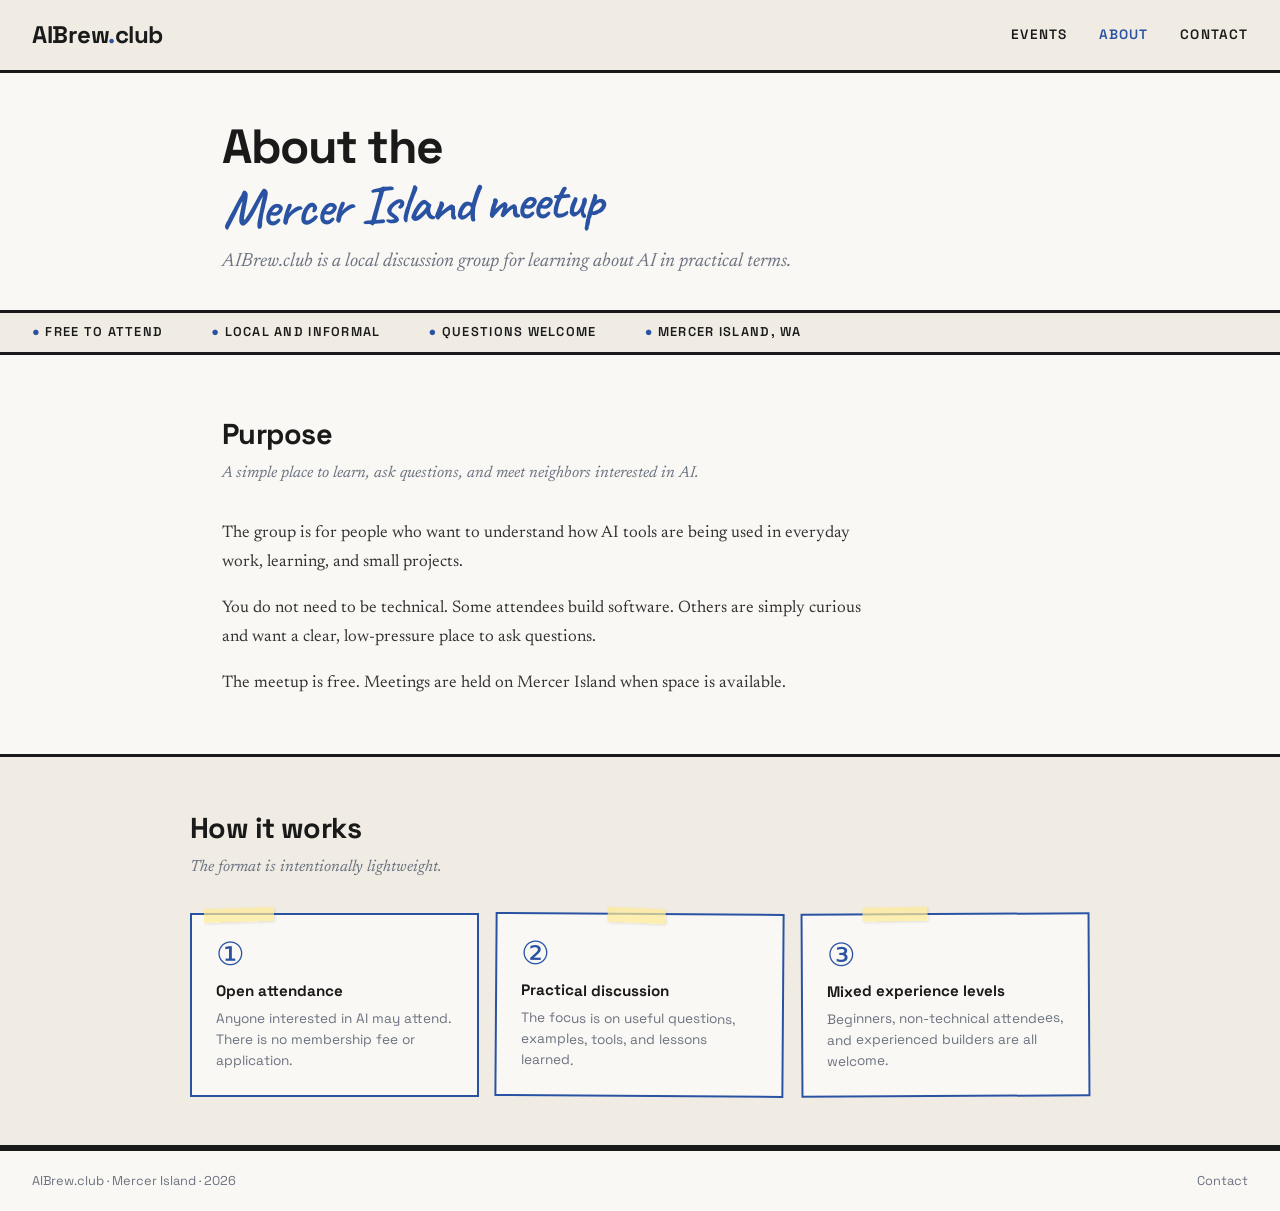
==== about/index.html @ ebcac7aa "Initial website commit" ====
<!DOCTYPE html>
<html lang="en">
<head>
<meta charset="UTF-8">
<meta name="viewport" content="width=device-width, initial-scale=1.0">
<title>About — AIBrew.club</title>
<meta name="description" content="About AIBrew.club, a free Mercer Island meetup for people interested in AI tools and practical uses.">
<style>
@import url('https://fonts.googleapis.com/css2?family=Space+Grotesk:wght@400;500;600;700&family=Newsreader:ital,wght@0,400;0,600;1,400&family=Caveat:wght@500;600&display=swap');

/* ============================================
   AIBrew.club — Shared Styles (Zine / DIY)
   ============================================ */

* { margin: 0; padding: 0; box-sizing: border-box; }

:root {
  --cream: #faf8f4;
  --paper: #f0ece4;
  --ink: #1a1a1a;
  --blue: #2952a3;
  --red: #c0392b;
  --pencil: #6b7280;
  --tape: rgba(255, 235, 150, 0.7);
  --grotesk: 'Space Grotesk', sans-serif;
  --serif: 'Newsreader', serif;
  --hand: 'Caveat', cursive;
}

html { scroll-behavior: smooth; }

body {
  background: var(--cream);
  color: var(--ink);
  font-family: var(--grotesk);
  overflow-x: hidden;
  line-height: 1.6;
}

a { color: var(--blue); text-decoration: none; }
a:hover { text-decoration: underline; text-decoration-style: wavy; }

/* --- Tape decoration --- */
.tape {
  display: inline-block;
  background: var(--tape);
  padding: 0.1em 0.8em;
  transform: rotate(-1deg);
  box-shadow: 1px 1px 3px rgba(0,0,0,0.1);
}

/* --- Handwritten annotation --- */
.annotation {
  font-family: var(--hand);
  font-size: 1.1rem;
  color: var(--blue);
  transform: rotate(-1deg);
  display: inline-block;
}

/* --- Underline accent --- */
.underline {
  text-decoration: underline;
  text-decoration-color: var(--blue);
  text-underline-offset: 4px;
  text-decoration-thickness: 3px;
}

/* ============================================
   NAVIGATION
   ============================================ */

nav {
  background: var(--paper);
  border-bottom: 3px solid var(--ink);
  padding: 1rem 2rem;
  display: flex;
  justify-content: space-between;
  align-items: center;
  position: sticky;
  top: 0;
  z-index: 100;
}

.logo-mark {
  font-size: 1.5rem;
  font-weight: 700;
  letter-spacing: -0.02em;
  color: var(--ink);
  text-decoration: none;
}

.logo-mark:hover { text-decoration: none; }
.logo-mark .dot { color: var(--blue); }

nav ul {
  list-style: none;
  display: flex;
  gap: 2rem;
  font-size: 0.85rem;
  font-weight: 600;
  text-transform: uppercase;
  letter-spacing: 0.08em;
}

nav ul a {
  color: var(--ink);
  text-decoration: none;
}

nav ul a:hover {
  text-decoration: underline;
  text-decoration-style: wavy;
  text-decoration-color: var(--blue);
}

nav ul a.active {
  color: var(--blue);
}

/* Mobile nav toggle */
.nav-toggle { display: none; background: none; border: none; font-size: 1.5rem; cursor: pointer; }

/* --- Chapters Dropdown --- */
.nav-dropdown {
  position: relative;
}

.nav-dropdown > a {
  cursor: default;
}

.nav-dropdown > a::after {
  content: ' ▾';
  font-size: 0.7em;
}

.nav-dropdown .dropdown-menu {
  display: none;
  position: absolute;
  top: 100%;
  left: 50%;
  transform: translateX(-50%);
  background: var(--paper);
  border: 2px solid var(--ink);
  padding: 0.5rem 0;
  min-width: 160px;
  z-index: 200;
  margin-top: 0;
  padding-top: 0.75rem;
}

.nav-dropdown .dropdown-menu::before {
  content: '';
  position: absolute;
  top: -0.5rem;
  left: 0;
  right: 0;
  height: 0.75rem;
}

.nav-dropdown:hover .dropdown-menu,
.nav-dropdown.open .dropdown-menu {
  display: block;
}

.dropdown-menu li {
  display: block;
}

.dropdown-menu li a {
  display: block;
  padding: 0.4rem 1.25rem;
  font-size: 0.8rem;
  white-space: nowrap;
}

.dropdown-menu li a:hover {
  background: var(--tape);
}

.dropdown-menu li a .chapter-tag {
  font-family: var(--hand);
  font-size: 0.7rem;
  color: var(--red);
  margin-left: 0.3rem;
}


/* ============================================
   DIVIDER STRIP
   ============================================ */

.divider-strip {
  border-top: 3px solid var(--ink);
  border-bottom: 3px solid var(--ink);
  background: var(--paper);
  padding: 0.6rem 2rem;
  display: flex;
  gap: 3rem;
  overflow-x: auto;
  font-size: 0.8rem;
  font-weight: 600;
  text-transform: uppercase;
  letter-spacing: 0.1em;
  white-space: nowrap;
}

.divider-strip span { flex-shrink: 0; }
.divider-strip .bullet { color: var(--blue); }

/* ============================================
   CONTENT CONTAINERS
   ============================================ */

.content-wrap {
  max-width: 900px;
  margin: 0 auto;
  padding: 3.5rem 2rem;
}

.content-wrap.narrow {
  max-width: 700px;
}

/* ============================================
   SECTION TITLES
   ============================================ */

.section-title {
  font-size: 1.8rem;
  font-weight: 700;
  letter-spacing: -0.02em;
  margin-bottom: 0.25rem;
}

.section-sub {
  font-family: var(--serif);
  font-style: italic;
  color: var(--pencil);
  margin-bottom: 2rem;
  font-size: 1rem;
}

/* ============================================
   PAGE HEADERS
   ============================================ */

.page-header {
  padding: 3rem 2rem 2rem;
  max-width: 900px;
  margin: 0 auto;
}

.page-header h1 {
  font-size: clamp(2rem, 5vw, 3rem);
  font-weight: 700;
  line-height: 1.1;
  letter-spacing: -0.03em;
  margin-bottom: 0.5rem;
}

.page-header h1 .handwritten {
  font-family: var(--hand);
  font-weight: 600;
  color: var(--blue);
  font-size: 1.15em;
  display: inline-block;
  transform: rotate(-1.5deg);
}

.page-header .tagline {
  font-family: var(--serif);
  font-style: italic;
  font-size: 1.2rem;
  color: var(--pencil);
  max-width: 600px;
  margin-top: 0.75rem;
}

/* ============================================
   BORDERED SECTION (paper bg)
   ============================================ */

.bordered-section {
  background: var(--paper);
  border-top: 3px solid var(--ink);
  border-bottom: 3px solid var(--ink);
  padding: 3rem 2rem;
}

.bordered-section .inner {
  max-width: 900px;
  margin: 0 auto;
}

/* ============================================
   CARDS
   ============================================ */

.card {
  background: var(--cream);
  border: 2px solid var(--ink);
  padding: 1.5rem;
  position: relative;
}

.card-grid {
  display: grid;
  grid-template-columns: repeat(auto-fit, minmax(200px, 1fr));
  gap: 1rem;
}

.card .num {
  font-family: var(--hand);
  font-size: 2rem;
  color: var(--blue);
  line-height: 1;
}

.card h4 {
  font-size: 0.95rem;
  font-weight: 700;
  margin: 0.5rem 0 0.3rem;
}

.card p {
  font-size: 0.85rem;
  color: var(--pencil);
  line-height: 1.55;
}

/* Slight rotations for zine feel */
.card:nth-child(2) { transform: rotate(0.4deg); }
.card:nth-child(3) { transform: rotate(-0.3deg); }
.card:nth-child(4) { transform: rotate(0.2deg); }

/* ============================================
   TAPED CARD (big callout)
   ============================================ */

.taped-card {
  background: var(--cream);
  border: 3px solid var(--ink);
  padding: 2.5rem;
  position: relative;
  display: flex;
  justify-content: space-between;
  align-items: flex-start;
}

.taped-card::before {
  content: '';
  position: absolute;
  top: -6px;
  left: 20px;
  width: 80px;
  height: 18px;
  background: var(--tape);
  transform: rotate(-2deg);
}

.taped-card h3 {
  font-size: 1.6rem;
  font-weight: 700;
}

.taped-card .loc {
  font-family: var(--serif);
  font-style: italic;
  color: var(--pencil);
  margin-top: 0.25rem;
  font-size: 1rem;
}

.stamp {
  font-family: var(--hand);
  font-size: 1.3rem;
  color: var(--red);
  transform: rotate(3deg);
  display: inline-block;
  border: 2px solid var(--red);
  padding: 0.3rem 1rem;
  border-radius: 2px;
  flex-shrink: 0;
}

/* ============================================
   STAMP CIRCLE
   ============================================ */

.stamp-circle {
  width: 100px;
  height: 100px;
  border: 3px solid var(--red);
  border-radius: 50%;
  display: flex;
  align-items: center;
  justify-content: center;
  text-align: center;
  transform: rotate(12deg);
  font-size: 0.7rem;
  font-weight: 700;
  text-transform: uppercase;
  letter-spacing: 0.05em;
  color: var(--red);
  line-height: 1.3;
  flex-shrink: 0;
}

/* ============================================
   PROSE TEXT
   ============================================ */

.prose p {
  font-family: var(--serif);
  font-size: 1.05rem;
  line-height: 1.75;
  color: #333;
  margin-bottom: 1rem;
}

.prose p:last-child { margin-bottom: 0; }

/* ============================================
   TWO-COLUMN LAYOUT
   ============================================ */

.two-col {
  display: grid;
  grid-template-columns: 1fr 1fr;
  gap: 3rem;
}

/* ============================================
   BUTTONS
   ============================================ */

.btn {
  display: inline-flex;
  align-items: center;
  gap: 0.5rem;
  background: var(--ink);
  color: var(--cream);
  padding: 0.8rem 1.5rem;
  font-family: var(--grotesk);
  font-weight: 600;
  font-size: 0.95rem;
  cursor: pointer;
  border: 2px solid var(--ink);
  transition: transform 0.2s;
  text-decoration: none;
}

.btn:hover { transform: translateY(-2px); text-decoration: none; }

.btn-outline {
  background: transparent;
  color: var(--ink);
  border: 2px solid var(--ink);
  padding: 0.8rem 1.5rem;
  font-family: var(--grotesk);
  font-weight: 600;
  font-size: 0.95rem;
  cursor: pointer;
  transition: all 0.2s;
  text-decoration: none;
  display: inline-flex;
  align-items: center;
  gap: 0.5rem;
}

.btn-outline:hover {
  background: var(--ink);
  color: var(--cream);
  text-decoration: none;
}

/* ============================================
   QUOTE BLOCK
   ============================================ */

.quote-block {
  max-width: 700px;
  margin: 0 auto;
  padding: 1.5rem 2rem 3rem;
  text-align: center;
}

.quote-block p {
  font-family: var(--serif);
  font-style: italic;
  font-size: 1.25rem;
  color: var(--pencil);
  line-height: 1.6;
}

.quote-block .attr {
  margin-top: 0.5rem;
  font-family: var(--grotesk);
  font-style: normal;
  font-size: 0.8rem;
  font-weight: 600;
  text-transform: uppercase;
  letter-spacing: 0.1em;
}

/* ============================================
   LISTS (styled)
   ============================================ */

.zine-list {
  list-style: none;
  display: flex;
  flex-direction: column;
  gap: 1.25rem;
}

.zine-list li {
  padding-bottom: 1.25rem;
  border-bottom: 1px dashed var(--pencil);
}

.zine-list li:last-child { border-bottom: none; }

.zine-list h4 {
  font-size: 1rem;
  font-weight: 700;
  margin-bottom: 0.2rem;
}

.zine-list p {
  font-size: 0.9rem;
  color: var(--pencil);
  line-height: 1.55;
}

/* ============================================
   EVENT CARDS
   ============================================ */

.event-card {
  background: var(--cream);
  border: 2px solid var(--ink);
  padding: 2rem;
  margin-bottom: 1.25rem;
  position: relative;
}

.event-card .event-date {
  font-family: var(--hand);
  font-size: 1.5rem;
  color: var(--blue);
}

.event-card h3 {
  font-size: 1.2rem;
  font-weight: 700;
  margin: 0.25rem 0;
}

.event-card .event-meta {
  font-size: 0.85rem;
  color: var(--pencil);
}

.event-card.past { opacity: 0.6; }
.event-card.past::after {
  content: 'PAST';
  position: absolute;
  top: 1rem;
  right: 1rem;
  font-family: var(--hand);
  font-size: 1rem;
  color: var(--pencil);
  border: 1.5px solid var(--pencil);
  padding: 0.1rem 0.6rem;
  transform: rotate(3deg);
}

/* ============================================
   FOOTER
   ============================================ */

footer {
  border-top: 3px solid var(--ink);
  padding: 1.25rem 2rem;
  display: flex;
  justify-content: space-between;
  font-size: 0.8rem;
  color: var(--pencil);
}

footer a { color: var(--pencil); text-decoration: none; }
footer a:hover { color: var(--blue); text-decoration: underline; text-decoration-style: wavy; }

/* ============================================
   RESPONSIVE
   ============================================ */

@media (max-width: 768px) {
  nav ul { gap: 1.25rem; font-size: 0.78rem; letter-spacing: 0.05em; }
  .nav-dropdown > a::after { content: ' ▾'; }

  .two-col { grid-template-columns: 1fr; }
  .card-grid { grid-template-columns: 1fr; }
  .taped-card { flex-direction: column; gap: 1rem; }
  .stamp-circle { display: none; }
  footer { flex-direction: column; gap: 0.5rem; }
  .page-header { padding: 2rem 1.5rem 1.5rem; }
  .content-wrap { padding: 2.5rem 1.5rem; }
}

</style>
</head>
<body>

<!-- NAV -->
<nav>
  <a href="../index.html" class="logo-mark">AIBrew<span class="dot">.</span>club</a>
  <ul>
    <li><a href="../events/index.html">Events</a></li>
    <li><a href="../about/index.html" class="active">About</a></li>
    <li><a href="../join/index.html">Contact</a></li>
  </ul>
</nav>

<!-- HEADER -->
<section class="page-header">
  <h1>About the<br><span class="handwritten">Mercer Island meetup</span></h1>
  <p class="tagline">AIBrew.club is a local discussion group for learning about AI in practical terms.</p>
</section>

<div class="divider-strip">
  <span><span class="bullet">●</span> Free to attend</span>
  <span><span class="bullet">●</span> Local and informal</span>
  <span><span class="bullet">●</span> Questions welcome</span>
  <span><span class="bullet">●</span> Mercer Island, WA</span>
</div>

<!-- THE ORIGIN -->
<section class="content-wrap">
  <h2 class="section-title">Purpose</h2>
  <p class="section-sub">A simple place to learn, ask questions, and meet neighbors interested in AI.</p>
  <div class="prose" style="max-width: 650px;">
    <p>The group is for people who want to understand how AI tools are being used in everyday work, learning, and small projects.</p>
    <p>You do not need to be technical. Some attendees build software. Others are simply curious and want a clear, low-pressure place to ask questions.</p>
    <p>The meetup is free. Meetings are held on Mercer Island when space is available.</p>
  </div>
</section>

<!-- HOW IT WORKS -->
<section class="bordered-section">
  <div class="inner">
    <h2 class="section-title">How it works</h2>
    <p class="section-sub">The format is intentionally lightweight.</p>
    <div class="card-grid" style="grid-template-columns: repeat(3, 1fr);">
      <div class="card" style="border-color: var(--blue);">
        <div style="position:absolute;top:-7px;left:12px;width:70px;height:14px;background:rgba(255,235,150,0.7);transform:rotate(-1.5deg);box-shadow:1px 1px 3px rgba(0,0,0,0.1);pointer-events:none;"></div>
        <div class="num">①</div>
        <h4>Open attendance</h4>
        <p>Anyone interested in AI may attend. There is no membership fee or application.</p>
      </div>
      <div class="card" style="border-color: var(--blue);">
        <div style="position:absolute;top:-7px;left:110px;width:58px;height:15px;background:rgba(255,235,150,0.7);transform:rotate(2deg);box-shadow:1px 1px 3px rgba(0,0,0,0.1);pointer-events:none;"></div>
        <div class="num">②</div>
        <h4>Practical discussion</h4>
        <p>The focus is on useful questions, examples, tools, and lessons learned.</p>
      </div>
      <div class="card" style="border-color: var(--blue);">
        <div style="position:absolute;top:-8px;left:60px;width:65px;height:14px;background:rgba(255,235,150,0.7);transform:rotate(-0.5deg);box-shadow:1px 1px 3px rgba(0,0,0,0.1);pointer-events:none;"></div>
        <div class="num">③</div>
        <h4>Mixed experience levels</h4>
        <p>Beginners, non-technical attendees, and experienced builders are all welcome.</p>
      </div>
    </div>
  </div>
</section>


<!-- FOOTER -->
<footer>
  <span>AIBrew.club · Mercer Island · 2026</span>
  <span><a href="../join/index.html">Contact</a></span>
</footer>

</body>
</html>
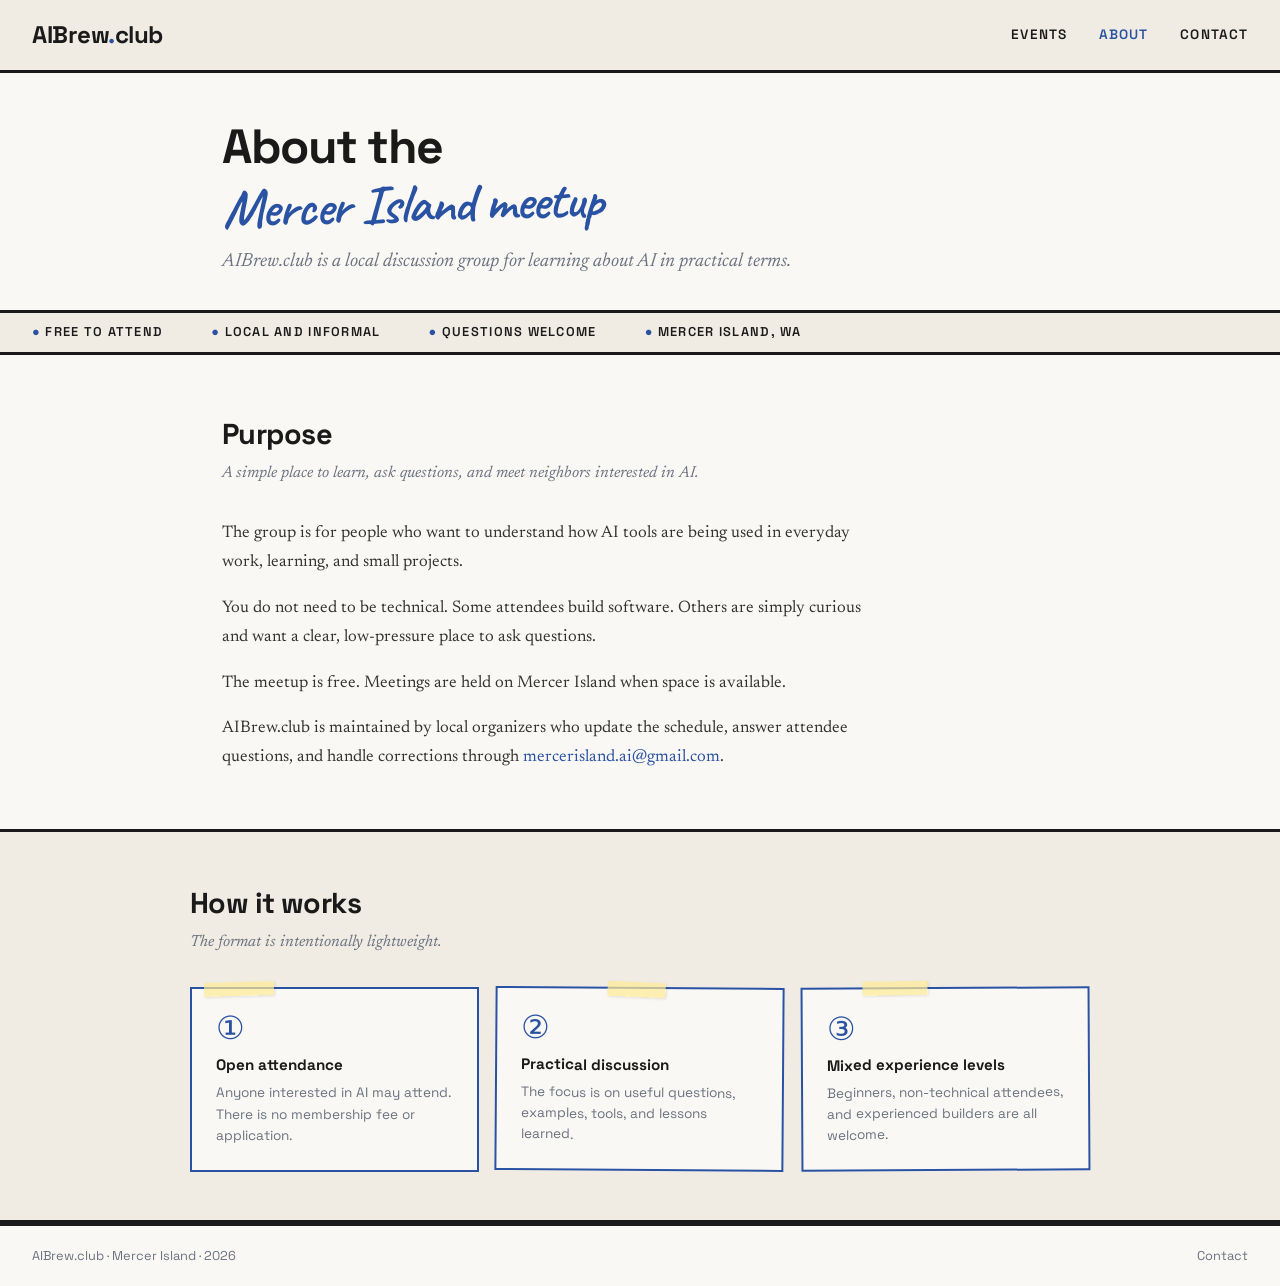
==== commit 51764b7c: "Apply SEO audit fixes" ====
--- a/about/index.html
+++ b/about/index.html
@@ -5,9 +5,11 @@
 <meta name="viewport" content="width=device-width, initial-scale=1.0">
 <title>About — AIBrew.club</title>
 <meta name="description" content="About AIBrew.club, a free Mercer Island meetup for people interested in AI tools and practical uses.">
+<link rel="canonical" href="https://aibrew.club/about/">
+<link rel="preconnect" href="https://fonts.googleapis.com">
+<link rel="preconnect" href="https://fonts.gstatic.com" crossorigin>
+<link href="https://fonts.googleapis.com/css2?family=Space+Grotesk:wght@400;500;600;700&family=Newsreader:ital,wght@0,400;0,600;1,400&family=Caveat:wght@500;600&display=swap" rel="stylesheet">
 <style>
-@import url('https://fonts.googleapis.com/css2?family=Space+Grotesk:wght@400;500;600;700&family=Newsreader:ital,wght@0,400;0,600;1,400&family=Caveat:wght@500;600&display=swap');
-
 /* ============================================
    AIBrew.club — Shared Styles (Zine / DIY)
    ============================================ */
@@ -599,7 +601,20 @@
    ============================================ */
 
 @media (max-width: 768px) {
-  nav ul { gap: 1.25rem; font-size: 0.78rem; letter-spacing: 0.05em; }
+  nav {
+    flex-wrap: wrap;
+    align-items: flex-start;
+    gap: 0.75rem;
+    padding: 0.9rem 1rem;
+  }
+  .logo-mark { font-size: 1.35rem; }
+  nav ul {
+    width: 100%;
+    flex-wrap: wrap;
+    gap: 0.7rem 1rem;
+    font-size: 0.76rem;
+    letter-spacing: 0.04em;
+  }
   .nav-dropdown > a::after { content: ' ▾'; }
 
   .two-col { grid-template-columns: 1fr; }
@@ -609,19 +624,31 @@
   footer { flex-direction: column; gap: 0.5rem; }
   .page-header { padding: 2rem 1.5rem 1.5rem; }
   .content-wrap { padding: 2.5rem 1.5rem; }
+  .btn,
+  .btn-outline {
+    width: 100%;
+    justify-content: center;
+    text-align: center;
+  }
+}
+
+@media (max-width: 380px) {
+  nav { padding: 0.85rem 0.9rem; }
+  nav ul { gap: 0.55rem 0.75rem; font-size: 0.72rem; }
 }
 
 </style>
+<link rel="icon" href="/favicon.svg" type="image/svg+xml">
 </head>
 <body>
 
 <!-- NAV -->
 <nav>
-  <a href="../index.html" class="logo-mark">AIBrew<span class="dot">.</span>club</a>
+  <a href="/" class="logo-mark">AIBrew<span class="dot">.</span>club</a>
   <ul>
-    <li><a href="../events/index.html">Events</a></li>
-    <li><a href="../about/index.html" class="active">About</a></li>
-    <li><a href="../join/index.html">Contact</a></li>
+    <li><a href="/events/">Events</a></li>
+    <li><a href="/about/" class="active">About</a></li>
+    <li><a href="/join/">Contact</a></li>
   </ul>
 </nav>
 
@@ -646,6 +673,7 @@
     <p>The group is for people who want to understand how AI tools are being used in everyday work, learning, and small projects.</p>
     <p>You do not need to be technical. Some attendees build software. Others are simply curious and want a clear, low-pressure place to ask questions.</p>
     <p>The meetup is free. Meetings are held on Mercer Island when space is available.</p>
+    <p>AIBrew.club is maintained by local organizers who update the schedule, answer attendee questions, and handle corrections through <a href="mailto:mercerisland.ai@gmail.com?subject=AIBrew.club%20question">mercerisland.ai@gmail.com</a>.</p>
   </div>
 </section>
 
@@ -681,7 +709,7 @@
 <!-- FOOTER -->
 <footer>
   <span>AIBrew.club · Mercer Island · 2026</span>
-  <span><a href="../join/index.html">Contact</a></span>
+  <span><a href="/join/">Contact</a></span>
 </footer>
 
 </body>
